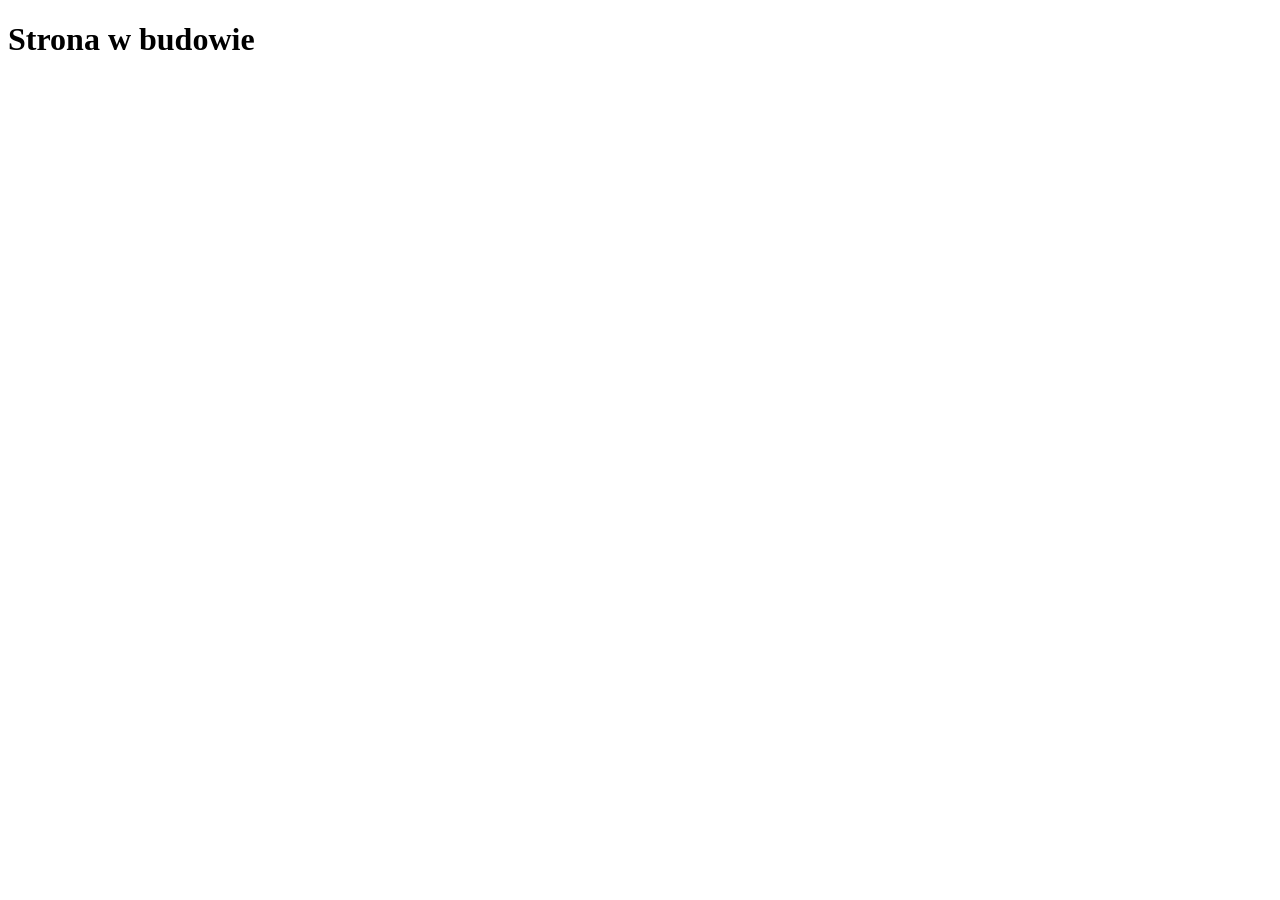
==== index.html @ 81f9c35a "Add initial HTML structure for the webpage" ====
<!DOCTYPE html>
<html lang="pl">
<head>
    <meta charset="UTF-8">
    <title>Strona w budowie</title>
    <link rel="stylesheet" href="style.css">
</head>
<body>
    <h1>Strona w budowie</h1>
</body>
</html>
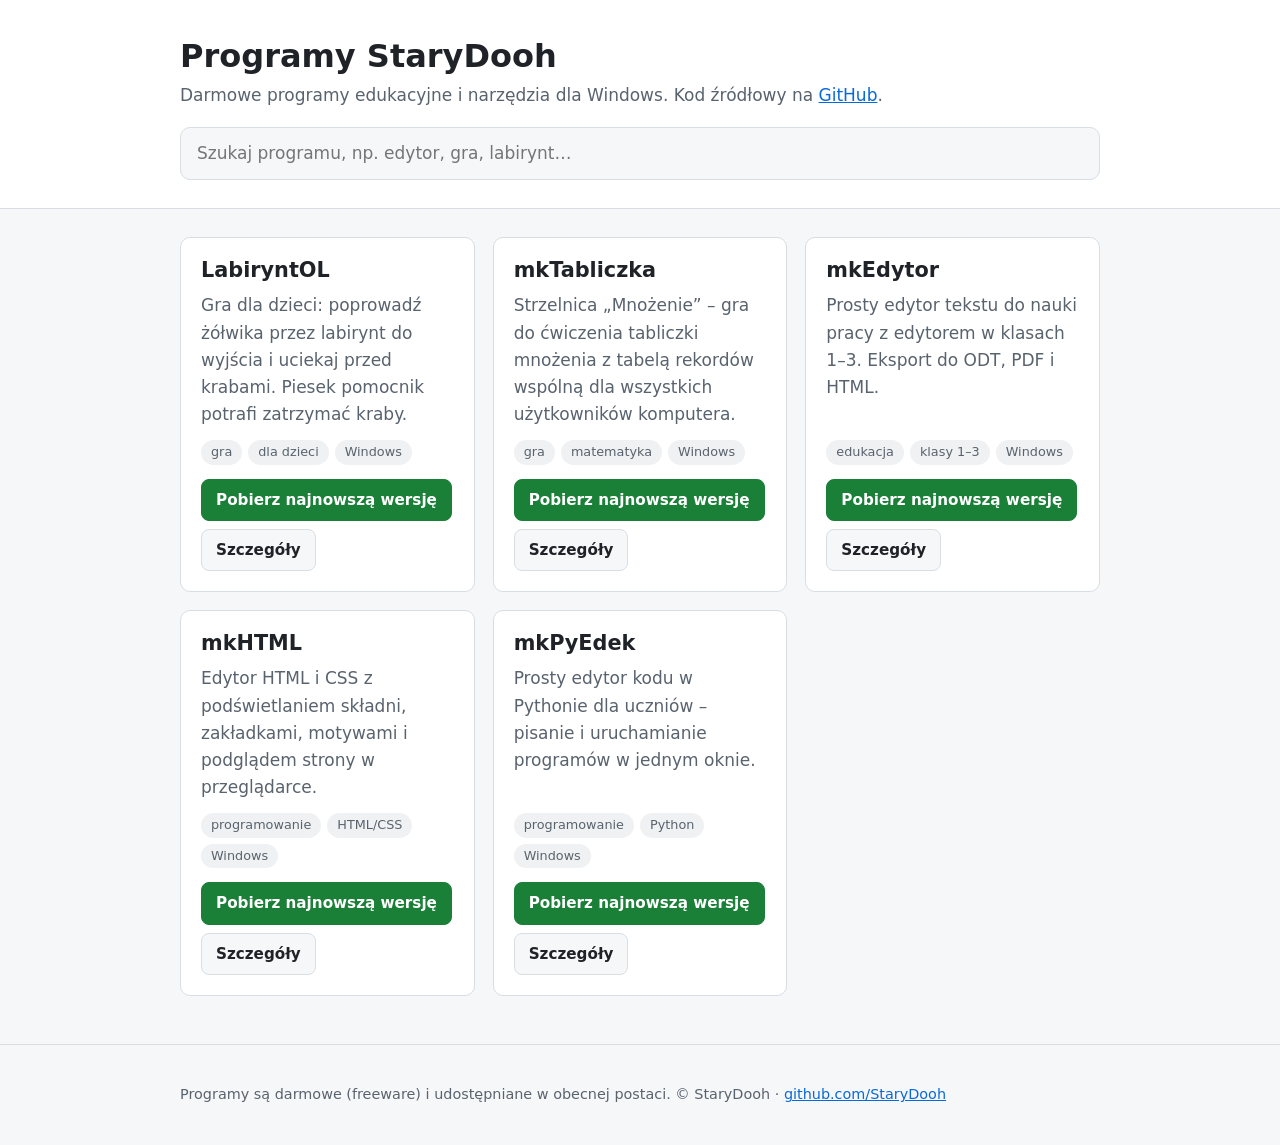
==== commit 87bae4be: "1.0.0.0" ====
--- a/index.html
+++ b/index.html
@@ -1,11 +1,95 @@
 <!DOCTYPE html>
 <html lang="pl">
 <head>
-    <meta charset="UTF-8">
-    <title>Strona w budowie</title>
-    <link rel="stylesheet" href="style.css">
+  <meta charset="utf-8">
+  <meta name="viewport" content="width=device-width, initial-scale=1">
+  <title>Programy StaryDooh – darmowe programy edukacyjne i narzędzia dla Windows</title>
+  <meta name="description" content="Darmowe programy dla szkoły i domu: gry edukacyjne, prosty edytor tekstu dla dzieci oraz edytory HTML/CSS i Python do nauki programowania. Pobierz najnowszą wersję z GitHub.">
+  <link rel="canonical" href="https://starydooh.github.io/">
+  <meta property="og:type" content="website">
+  <meta property="og:title" content="Programy StaryDooh">
+  <meta property="og:description" content="Darmowe programy edukacyjne i narzędzia dla Windows.">
+  <meta property="og:url" content="https://starydooh.github.io/">
+  <link rel="stylesheet" href="css/style.css">
 </head>
 <body>
-    <h1>Strona w budowie</h1>
+  <header class="naglowek">
+    <div class="kontener">
+      <h1>Programy StaryDooh</h1>
+      <p class="podtytul">Darmowe programy edukacyjne i narzędzia dla Windows. Kod źródłowy na <a href="https://github.com/StaryDooh">GitHub</a>.</p>
+      <label class="szukaj">
+        <span class="ukryty">Szukaj programu</span>
+        <input type="search" id="szukaj" placeholder="Szukaj programu, np. edytor, gra, labirynt…" autocomplete="off">
+      </label>
+    </div>
+  </header>
+
+  <main class="kontener">
+    <ul class="karty" id="lista">
+
+      <!-- ===== Jeden program = jeden blok <li>. Skopiuj blok, aby dodać kolejny. ===== -->
+      <li class="karta" data-szukaj="gra labirynt żółw krab pies dzieci pygame">
+        <h2><a href="programy/labiryntol.html">LabiryntOL</a></h2>
+        <p>Gra dla dzieci: poprowadź żółwika przez labirynt do wyjścia i uciekaj przed krabami. Piesek pomocnik potrafi zatrzymać kraby.</p>
+        <ul class="tagi"><li>gra</li><li>dla dzieci</li><li>Windows</li></ul>
+        <div class="przyciski">
+          <a class="btn btn-glowny" href="https://github.com/StaryDooh/LabiryntOL/releases/latest">Pobierz najnowszą wersję</a>
+          <a class="btn" href="programy/labiryntol.html">Szczegóły</a>
+        </div>
+      </li>
+
+      <li class="karta" data-szukaj="tabliczka mnożenia mnożenie matematyka strzelnica gra szkoła dzieci rekordy">
+        <h2><a href="programy/mktabliczka.html">mkTabliczka</a></h2>
+        <p>Strzelnica „Mnożenie” – gra do ćwiczenia tabliczki mnożenia z tabelą rekordów wspólną dla wszystkich użytkowników komputera.</p>
+        <ul class="tagi"><li>gra</li><li>matematyka</li><li>Windows</li></ul>
+        <div class="przyciski">
+          <a class="btn btn-glowny" href="https://github.com/StaryDooh/mkTabliczka/releases/latest">Pobierz najnowszą wersję</a>
+          <a class="btn" href="programy/mktabliczka.html">Szczegóły</a>
+        </div>
+      </li>
+
+      <li class="karta" data-szukaj="edytor tekstu dzieci szkoła klasy 1-3 nauka pisania odt pdf mked">
+        <h2><a href="programy/mkedytor.html">mkEdytor</a></h2>
+        <p>Prosty edytor tekstu do nauki pracy z edytorem w klasach 1–3. Eksport do ODT, PDF i HTML.</p>
+        <ul class="tagi"><li>edukacja</li><li>klasy 1–3</li><li>Windows</li></ul>
+        <div class="przyciski">
+          <a class="btn btn-glowny" href="https://github.com/StaryDooh/mkEdytor/releases/latest">Pobierz najnowszą wersję</a>
+          <a class="btn" href="programy/mkedytor.html">Szczegóły</a>
+        </div>
+      </li>
+
+      <li class="karta" data-szukaj="edytor html css strony www kod podświetlanie składni nauka programowania informatyka">
+        <h2><a href="programy/mkhtml.html">mkHTML</a></h2>
+        <p>Edytor HTML i CSS z podświetlaniem składni, zakładkami, motywami i podglądem strony w przeglądarce.</p>
+        <ul class="tagi"><li>programowanie</li><li>HTML/CSS</li><li>Windows</li></ul>
+        <div class="przyciski">
+          <a class="btn btn-glowny" href="https://github.com/StaryDooh/mkHTML/releases/latest">Pobierz najnowszą wersję</a>
+          <a class="btn" href="programy/mkhtml.html">Szczegóły</a>
+        </div>
+      </li>
+
+      <li class="karta" data-szukaj="edytor python programowanie kod uczniowie nauka programowania informatyka">
+        <h2><a href="programy/mkpyedek.html">mkPyEdek</a></h2>
+        <p>Prosty edytor kodu w Pythonie dla uczniów – pisanie i uruchamianie programów w jednym oknie.</p>
+        <ul class="tagi"><li>programowanie</li><li>Python</li><li>Windows</li></ul>
+        <div class="przyciski">
+          <a class="btn btn-glowny" href="https://github.com/StaryDooh/mkPyEdek/releases/latest">Pobierz najnowszą wersję</a>
+          <a class="btn" href="programy/mkpyedek.html">Szczegóły</a>
+        </div>
+      </li>
+
+      <!-- ===== koniec listy programów ===== -->
+
+    </ul>
+    <p class="brak-wynikow" id="brak" hidden>Nie znaleziono programu o tej nazwie.</p>
+  </main>
+
+  <footer class="stopka">
+    <div class="kontener">
+      <p>Programy są darmowe (freeware) i udostępniane w obecnej postaci. © StaryDooh · <a href="https://github.com/StaryDooh">github.com/StaryDooh</a></p>
+    </div>
+  </footer>
+
+  <script src="js/szukaj.js" defer></script>
 </body>
 </html>
--- a/css/style.css
+++ b/css/style.css
@@ -0,0 +1,119 @@
+/* ===== Kolory (jasny i ciemny motyw automatycznie) ===== */
+:root {
+  --tlo: #f6f7f9;
+  --karta: #ffffff;
+  --tekst: #1f2328;
+  --szary: #59636e;
+  --ramka: #d8dee4;
+  --akcent: #1a7f37;
+  --akcent-hover: #116329;
+  --link: #0969da;
+  --kod: #eff1f3;
+  --promien: 10px;
+}
+@media (prefers-color-scheme: dark) {
+  :root {
+    --tlo: #0d1117;
+    --karta: #161b22;
+    --tekst: #e6edf3;
+    --szary: #9198a1;
+    --ramka: #30363d;
+    --akcent: #238636;
+    --akcent-hover: #2ea043;
+    --link: #4493f8;
+    --kod: #1f2428;
+  }
+}
+
+/* ===== Podstawy ===== */
+*, *::before, *::after { box-sizing: border-box; }
+body {
+  margin: 0;
+  font-family: system-ui, -apple-system, "Segoe UI", Roboto, sans-serif;
+  font-size: 17px;
+  line-height: 1.6;
+  color: var(--tekst);
+  background: var(--tlo);
+}
+a { color: var(--link); }
+h1, h2, h3 { line-height: 1.25; }
+.kontener { max-width: 960px; margin: 0 auto; padding: 0 20px; }
+.ukryty { position: absolute; width: 1px; height: 1px; overflow: hidden; clip: rect(0 0 0 0); }
+[hidden] { display: none !important; }
+
+/* ===== Nagłówek ===== */
+.naglowek { background: var(--karta); border-bottom: 1px solid var(--ramka); padding: 36px 0 28px; margin-bottom: 28px; }
+.naglowek h1 { margin: 0 0 6px; font-size: 2rem; }
+.naglowek-maly { padding: 14px 0; }
+.podtytul { margin: 0 0 18px; color: var(--szary); }
+.powrot { text-decoration: none; font-weight: 600; }
+.szukaj input {
+  width: 100%; padding: 12px 16px; font: inherit;
+  color: var(--tekst); background: var(--tlo);
+  border: 1px solid var(--ramka); border-radius: var(--promien);
+}
+.szukaj input:focus { outline: 2px solid var(--link); outline-offset: 1px; }
+
+/* ===== Karty programów ===== */
+.karty { list-style: none; margin: 0; padding: 0; display: grid; gap: 18px; grid-template-columns: repeat(auto-fill, minmax(280px, 1fr)); }
+.karta {
+  display: flex; flex-direction: column;
+  background: var(--karta); border: 1px solid var(--ramka); border-radius: var(--promien);
+  padding: 20px;
+}
+.karta h2 { margin: 0 0 8px; font-size: 1.3rem; }
+.karta h2 a { color: inherit; text-decoration: none; }
+.karta h2 a:hover { color: var(--link); }
+.karta > p { margin: 0 0 12px; color: var(--szary); flex: 1; }
+.brak-wynikow { text-align: center; color: var(--szary); padding: 30px 0; }
+
+.tagi { list-style: none; margin: 0 0 14px; padding: 0; display: flex; flex-wrap: wrap; gap: 6px; }
+.tagi li { font-size: .8rem; padding: 2px 10px; border-radius: 99px; background: var(--kod); color: var(--szary); }
+
+/* ===== Przyciski ===== */
+.przyciski { display: flex; flex-wrap: wrap; gap: 8px; }
+.btn {
+  display: inline-block; padding: 8px 14px; border-radius: 8px;
+  border: 1px solid var(--ramka); background: var(--tlo);
+  color: var(--tekst); text-decoration: none; font-weight: 600; font-size: .95rem;
+}
+.btn:hover { border-color: var(--szary); }
+.btn-glowny { background: var(--akcent); border-color: var(--akcent); color: #fff; }
+.btn-glowny:hover { background: var(--akcent-hover); border-color: var(--akcent-hover); }
+.btn-duzy { padding: 12px 22px; font-size: 1.05rem; }
+
+/* ===== Podstrona programu ===== */
+.program-gora { display: flex; flex-wrap: wrap; gap: 20px; align-items: flex-start; justify-content: space-between; }
+.program-gora h1 { margin: 0 0 8px; font-size: 2.2rem; }
+.program-gora > div:first-child { flex: 1 1 420px; }
+.lead { margin: 0; font-size: 1.1rem; color: var(--szary); }
+.pobieranie { display: flex; flex-direction: column; align-items: center; gap: 6px; }
+.pobieranie small { color: var(--szary); }
+
+.info {
+  display: grid; grid-template-columns: repeat(auto-fit, minmax(160px, 1fr)); gap: 12px;
+  margin: 28px 0 14px; padding: 16px; background: var(--karta);
+  border: 1px solid var(--ramka); border-radius: var(--promien);
+}
+.info dt { font-size: .8rem; color: var(--szary); text-transform: uppercase; letter-spacing: .04em; }
+.info dd { margin: 0; font-weight: 600; }
+
+.nowosci pre {
+  white-space: pre-wrap; font: inherit; margin: 0; padding: 16px;
+  background: var(--karta); border: 1px solid var(--ramka); border-radius: var(--promien);
+}
+
+/* ===== README z GitHub ===== */
+.readme { background: var(--karta); border: 1px solid var(--ramka); border-radius: var(--promien); padding: 4px 24px 20px; overflow-wrap: anywhere; }
+.readme img { max-width: 100%; height: auto; }
+.readme code { background: var(--kod); padding: .1em .35em; border-radius: 4px; font-size: .9em; }
+.readme pre { background: var(--kod); padding: 14px; border-radius: 8px; overflow-x: auto; }
+.readme pre code { padding: 0; background: none; }
+.readme table { border-collapse: collapse; display: block; overflow-x: auto; }
+.readme th, .readme td { border: 1px solid var(--ramka); padding: 6px 12px; }
+.readme blockquote { margin: 0; padding-left: 14px; border-left: 4px solid var(--ramka); color: var(--szary); }
+.readme .anchor, .readme .octicon { display: none; }
+.ladowanie, .uwaga { color: var(--szary); }
+
+/* ===== Stopka ===== */
+.stopka { margin-top: 48px; padding: 24px 0; border-top: 1px solid var(--ramka); color: var(--szary); font-size: .9rem; }
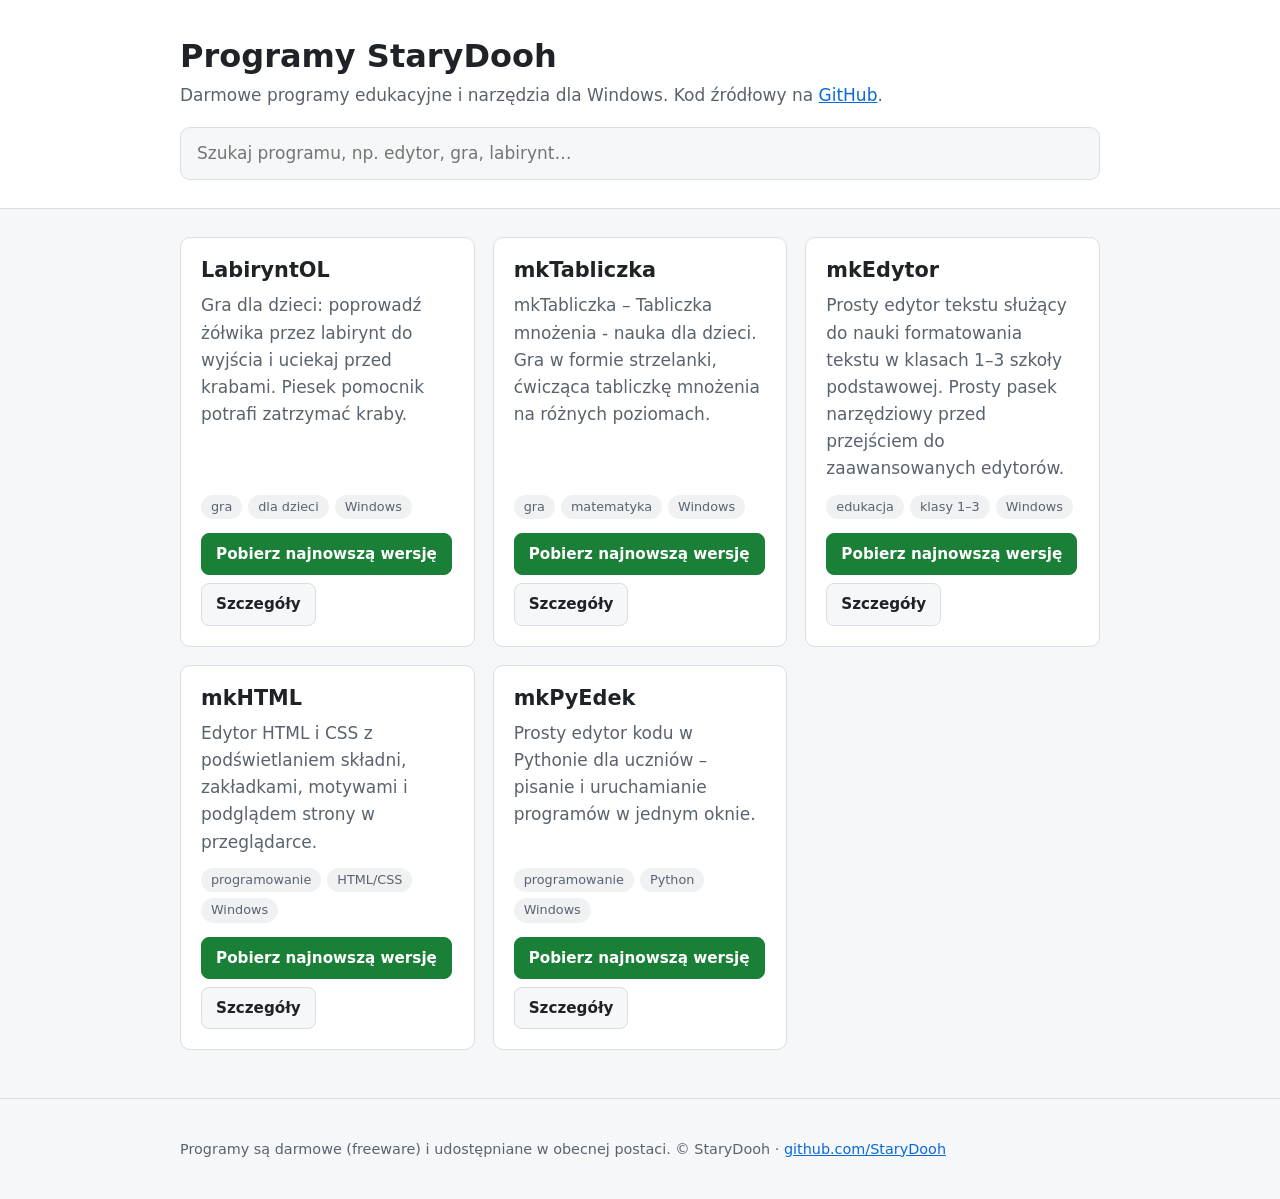
==== commit a234c8c4: "Aktualizacja opisu na stronie głównej" ====
--- a/index.html
+++ b/index.html
@@ -40,7 +40,7 @@
 
       <li class="karta" data-szukaj="tabliczka mnożenia mnożenie matematyka strzelnica gra szkoła dzieci rekordy">
         <h2><a href="programy/mktabliczka.html">mkTabliczka</a></h2>
-        <p>Strzelnica „Mnożenie” – gra do ćwiczenia tabliczki mnożenia z tabelą rekordów wspólną dla wszystkich użytkowników komputera.</p>
+        <p>mkTabliczka – Tabliczka mnożenia - nauka dla dzieci. Gra w formie strzelanki, ćwicząca tabliczkę mnożenia na różnych poziomach.</p>
         <ul class="tagi"><li>gra</li><li>matematyka</li><li>Windows</li></ul>
         <div class="przyciski">
           <a class="btn btn-glowny" href="https://github.com/StaryDooh/mkTabliczka/releases/latest">Pobierz najnowszą wersję</a>
@@ -50,7 +50,7 @@
 
       <li class="karta" data-szukaj="edytor tekstu dzieci szkoła klasy 1-3 nauka pisania odt pdf mked">
         <h2><a href="programy/mkedytor.html">mkEdytor</a></h2>
-        <p>Prosty edytor tekstu do nauki pracy z edytorem w klasach 1–3. Eksport do ODT, PDF i HTML.</p>
+        <p>Prosty edytor tekstu służący do nauki formatowania tekstu w klasach 1–3 szkoły podstawowej. Prosty pasek narzędziowy przed przejściem do zaawansowanych edytorów.</p>
         <ul class="tagi"><li>edukacja</li><li>klasy 1–3</li><li>Windows</li></ul>
         <div class="przyciski">
           <a class="btn btn-glowny" href="https://github.com/StaryDooh/mkEdytor/releases/latest">Pobierz najnowszą wersję</a>
